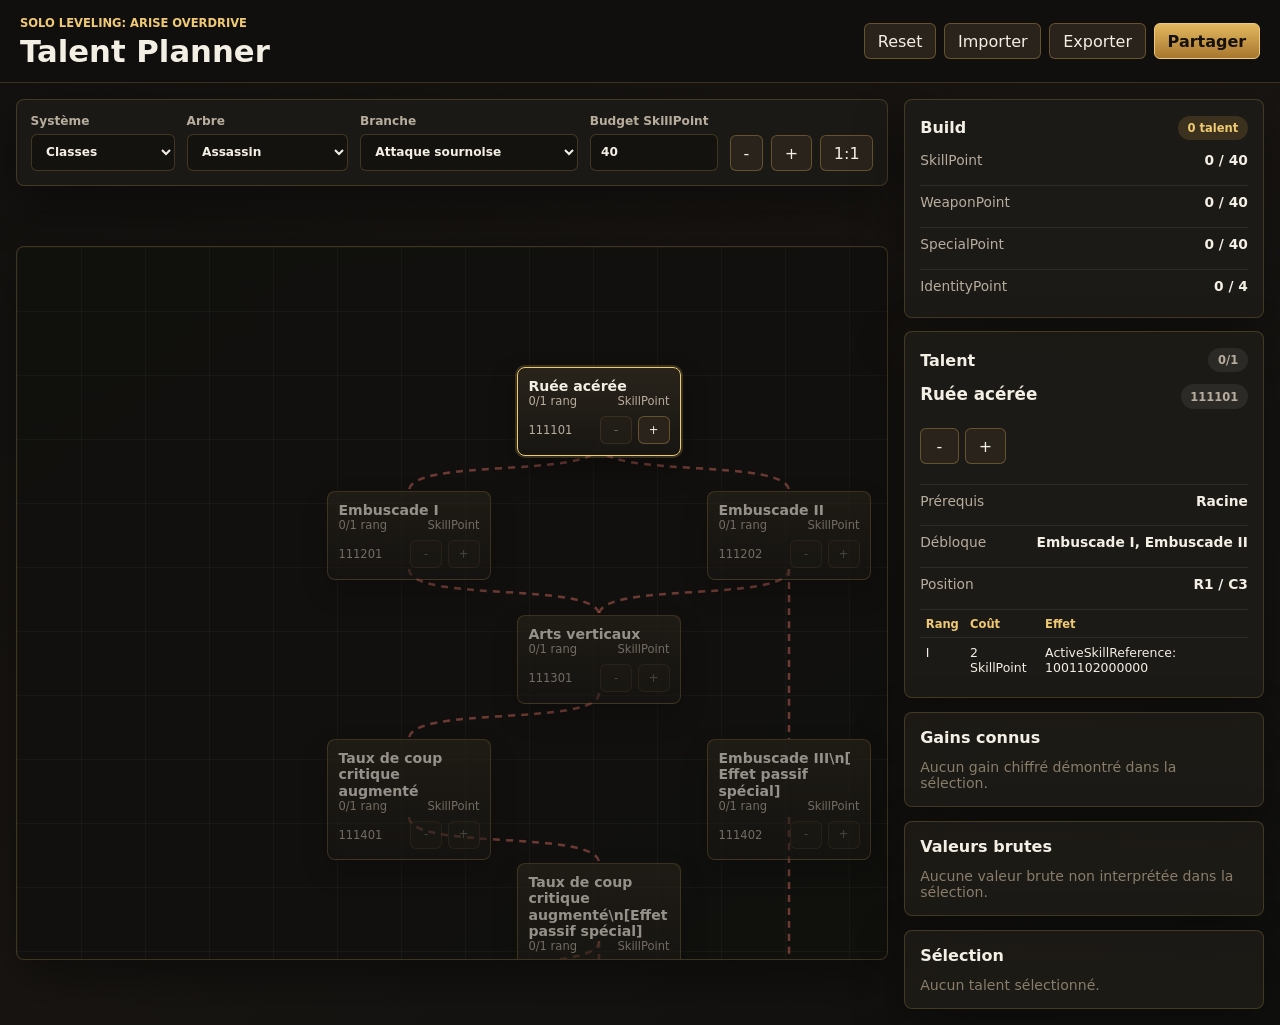
==== planner/index.html @ 07b2eea9 "feat: add static talent planner" ====
<!doctype html>
<html lang="fr">
  <head>
    <meta charset="utf-8">
    <meta name="viewport" content="width=device-width, initial-scale=1">
    <title>Solo Leveling: ARISE OVERDRIVE - Talent Planner</title>
    <link rel="stylesheet" href="styles.css">
  </head>
  <body>
    <div class="app-shell">
      <header class="topbar">
        <div class="brand-block">
          <span class="eyebrow">Solo Leveling: ARISE OVERDRIVE</span>
          <h1>Talent Planner</h1>
        </div>
        <div class="top-actions" aria-label="Actions du build">
          <button id="resetBuild" class="ghost-button" type="button" title="Réinitialiser le build">Reset</button>
          <button id="importBuild" class="ghost-button" type="button" title="Importer un build JSON">Importer</button>
          <button id="exportBuild" class="ghost-button" type="button" title="Exporter le build JSON">Exporter</button>
          <button id="shareBuild" class="primary-button" type="button" title="Copier un lien partageable">Partager</button>
          <input id="importFile" type="file" accept="application/json" hidden>
        </div>
      </header>

      <main class="workspace">
        <section class="tree-panel" aria-label="Arbre de talents">
          <div class="control-strip">
            <label>
              Système
              <select id="systemSelect"></select>
            </label>
            <label>
              Arbre
              <select id="sectionSelect"></select>
            </label>
            <label>
              Branche
              <select id="branchSelect"></select>
            </label>
            <label class="budget-control">
              Budget
              <input id="budgetInput" type="number" min="0" step="1">
            </label>
            <div class="zoom-controls" aria-label="Zoom">
              <button id="zoomOut" type="button" title="Réduire le zoom">-</button>
              <button id="zoomIn" type="button" title="Augmenter le zoom">+</button>
              <button id="zoomReset" type="button" title="Réinitialiser le zoom">1:1</button>
            </div>
          </div>

          <div id="notice" class="notice" role="status"></div>

          <div id="treeViewport" class="tree-viewport">
            <div id="treeCanvas" class="tree-canvas">
              <svg id="edgeLayer" class="edge-layer" aria-hidden="true"></svg>
              <div id="nodeLayer" class="node-layer"></div>
            </div>
          </div>
        </section>

        <aside class="side-panel" aria-label="Résumé du build">
          <section class="panel-block">
            <div class="block-title">
              <h2>Build</h2>
              <span id="buildCount" class="pill">0 talents</span>
            </div>
            <div id="budgetSummary" class="budget-summary"></div>
          </section>

          <section class="panel-block">
            <div class="block-title">
              <h2>Talent</h2>
              <span id="activeRank" class="pill muted">-</span>
            </div>
            <div id="nodeDetails" class="node-details"></div>
          </section>

          <section class="panel-block">
            <div class="block-title">
              <h2>Gains connus</h2>
            </div>
            <div id="knownGains" class="gain-list"></div>
          </section>

          <section class="panel-block">
            <div class="block-title">
              <h2>Valeurs brutes</h2>
            </div>
            <div id="rawEffects" class="gain-list compact"></div>
          </section>

          <section class="panel-block">
            <div class="block-title">
              <h2>Sélection</h2>
            </div>
            <div id="selectionList" class="selection-list"></div>
          </section>
        </aside>
      </main>
    </div>

    <script src="app.js"></script>
  </body>
</html>
---- planner/styles.css ----
:root {
  color-scheme: dark;
  --bg: #11100e;
  --panel: #1d1b17;
  --panel-2: #26221c;
  --line: #4d463a;
  --line-strong: #786b55;
  --text: #f4efe4;
  --muted: #b8ad9d;
  --soft: #897d6a;
  --gold: #d6a84f;
  --gold-2: #f0ca73;
  --cyan: #53b8c8;
  --red: #d96b5f;
  --green: #75bd83;
  --shadow: 0 18px 50px rgba(0, 0, 0, 0.38);
}

* {
  box-sizing: border-box;
}

html,
body {
  margin: 0;
  min-height: 100%;
  background: linear-gradient(145deg, #13110f 0%, #181512 50%, #10100f 100%);
  color: var(--text);
  font-family: Inter, ui-sans-serif, system-ui, -apple-system, BlinkMacSystemFont, "Segoe UI", sans-serif;
}

button,
select,
input {
  font: inherit;
}

button {
  cursor: pointer;
}

.app-shell {
  min-height: 100vh;
  display: flex;
  flex-direction: column;
}

.topbar {
  display: flex;
  align-items: center;
  justify-content: space-between;
  gap: 1rem;
  padding: 1rem 1.25rem;
  border-bottom: 1px solid rgba(214, 168, 79, 0.22);
  background: rgba(17, 16, 14, 0.92);
  backdrop-filter: blur(14px);
  position: sticky;
  top: 0;
  z-index: 20;
}

.brand-block h1 {
  margin: 0;
  font-size: clamp(1.25rem, 2.4vw, 2rem);
  line-height: 1;
}

.eyebrow {
  display: block;
  color: var(--gold-2);
  font-size: 0.72rem;
  font-weight: 700;
  letter-spacing: 0;
  text-transform: uppercase;
  margin-bottom: 0.35rem;
}

.top-actions,
.zoom-controls {
  display: flex;
  align-items: center;
  gap: 0.5rem;
  flex-wrap: wrap;
}

.primary-button,
.ghost-button,
.zoom-controls button,
.node-action,
.rank-button {
  min-height: 2.25rem;
  border-radius: 6px;
  border: 1px solid rgba(214, 168, 79, 0.35);
  background: #29231b;
  color: var(--text);
  padding: 0 0.8rem;
  transition: background 0.15s ease, border-color 0.15s ease, transform 0.15s ease;
}

.primary-button {
  background: linear-gradient(180deg, #e3b85f, #a8772f);
  border-color: #f0ca73;
  color: #15110c;
  font-weight: 800;
}

.ghost-button:hover,
.zoom-controls button:hover,
.node-action:hover,
.rank-button:hover {
  background: #3a3023;
  border-color: var(--gold-2);
}

.primary-button:hover {
  transform: translateY(-1px);
}

.workspace {
  display: grid;
  grid-template-columns: minmax(0, 1fr) 360px;
  gap: 1rem;
  padding: 1rem;
  min-height: 0;
}

.tree-panel,
.side-panel {
  min-width: 0;
}

.control-strip {
  display: grid;
  grid-template-columns: minmax(9rem, 0.85fr) minmax(10rem, 1fr) minmax(12rem, 1.35fr) minmax(8rem, 0.7fr) auto;
  gap: 0.75rem;
  align-items: end;
  padding: 0.85rem;
  background: rgba(29, 27, 23, 0.92);
  border: 1px solid rgba(214, 168, 79, 0.22);
  border-radius: 8px;
  box-shadow: var(--shadow);
}

label {
  display: grid;
  gap: 0.35rem;
  color: var(--muted);
  font-size: 0.76rem;
  font-weight: 700;
}

select,
input {
  width: 100%;
  min-height: 2.35rem;
  border: 1px solid rgba(214, 168, 79, 0.24);
  border-radius: 6px;
  background: #14120f;
  color: var(--text);
  padding: 0 0.65rem;
}

.budget-control {
  min-width: 7rem;
}

.notice {
  min-height: 2.25rem;
  display: flex;
  align-items: center;
  margin: 0.75rem 0;
  padding: 0 0.85rem;
  border-radius: 6px;
  border: 1px solid rgba(83, 184, 200, 0.28);
  background: rgba(83, 184, 200, 0.08);
  color: #c9f4f9;
  font-size: 0.9rem;
}

.notice[data-tone="error"] {
  border-color: rgba(217, 107, 95, 0.42);
  background: rgba(217, 107, 95, 0.12);
  color: #ffd2cd;
}

.notice:empty {
  visibility: hidden;
}

.tree-viewport {
  height: calc(100vh - 11.6rem);
  min-height: 34rem;
  overflow: auto;
  border: 1px solid rgba(214, 168, 79, 0.24);
  border-radius: 8px;
  background:
    linear-gradient(rgba(255, 255, 255, 0.028) 1px, transparent 1px),
    linear-gradient(90deg, rgba(255, 255, 255, 0.028) 1px, transparent 1px),
    rgba(17, 16, 14, 0.82);
  background-size: 64px 64px;
  box-shadow: var(--shadow);
}

.tree-canvas {
  position: relative;
  transform-origin: top left;
  min-width: 100%;
  min-height: 100%;
}

.edge-layer,
.node-layer {
  position: absolute;
  inset: 0;
}

.edge-layer {
  pointer-events: none;
  overflow: visible;
}

.edge-path {
  fill: none;
  stroke: rgba(136, 125, 106, 0.72);
  stroke-width: 2.5;
}

.edge-path.available {
  stroke: rgba(214, 168, 79, 0.82);
}

.edge-path.selected {
  stroke: var(--cyan);
  stroke-width: 3.4;
}

.edge-path.blocked {
  stroke: rgba(217, 107, 95, 0.46);
  stroke-dasharray: 7 6;
}

.node-card {
  position: absolute;
  width: 164px;
  min-height: 78px;
  display: grid;
  grid-template-rows: 1fr auto;
  gap: 0.5rem;
  padding: 0.65rem;
  border: 1px solid rgba(214, 168, 79, 0.34);
  border-radius: 8px;
  background: linear-gradient(180deg, rgba(42, 36, 27, 0.98), rgba(24, 22, 19, 0.98));
  box-shadow: 0 12px 28px rgba(0, 0, 0, 0.32);
  color: var(--text);
}

.node-card.active {
  border-color: var(--gold-2);
  outline: 2px solid rgba(240, 202, 115, 0.18);
}

.node-card.selected {
  border-color: var(--cyan);
  background: linear-gradient(180deg, rgba(31, 61, 62, 0.98), rgba(23, 29, 27, 0.98));
}

.node-card.locked {
  opacity: 0.58;
}

.node-card.invalid {
  border-color: var(--red);
}

.node-name {
  font-weight: 800;
  font-size: 0.88rem;
  line-height: 1.16;
  overflow-wrap: anywhere;
}

.node-meta {
  display: flex;
  align-items: center;
  justify-content: space-between;
  gap: 0.4rem;
  color: var(--muted);
  font-size: 0.72rem;
}

.node-buttons {
  display: flex;
  gap: 0.35rem;
}

.node-action {
  width: 2rem;
  min-height: 1.75rem;
  padding: 0;
  line-height: 1;
}

.node-action:disabled {
  cursor: not-allowed;
  opacity: 0.38;
}

.side-panel {
  display: grid;
  gap: 0.85rem;
  align-content: start;
}

.panel-block {
  background: rgba(29, 27, 23, 0.94);
  border: 1px solid rgba(214, 168, 79, 0.22);
  border-radius: 8px;
  padding: 0.95rem;
  box-shadow: var(--shadow);
}

.block-title {
  display: flex;
  align-items: center;
  justify-content: space-between;
  gap: 0.75rem;
  margin-bottom: 0.75rem;
}

.block-title h2 {
  margin: 0;
  font-size: 1rem;
}

.pill {
  display: inline-flex;
  align-items: center;
  min-height: 1.55rem;
  border-radius: 999px;
  padding: 0 0.6rem;
  background: rgba(214, 168, 79, 0.16);
  color: var(--gold-2);
  font-size: 0.72rem;
  font-weight: 800;
  white-space: nowrap;
}

.pill.muted {
  background: rgba(255, 255, 255, 0.07);
  color: var(--muted);
}

.budget-summary,
.node-details,
.gain-list,
.selection-list {
  display: grid;
  gap: 0.55rem;
}

.metric-row,
.selection-row,
.effect-row {
  display: flex;
  justify-content: space-between;
  gap: 0.75rem;
  padding: 0.5rem 0;
  border-top: 1px solid rgba(255, 255, 255, 0.08);
  color: var(--muted);
  font-size: 0.86rem;
}

button.selection-row {
  width: 100%;
  border-right: 0;
  border-bottom: 0;
  border-left: 0;
  background: transparent;
  text-align: left;
}

button.selection-row:hover {
  color: var(--text);
}

.metric-row:first-child,
.selection-row:first-child,
.effect-row:first-child {
  border-top: 0;
  padding-top: 0;
}

.metric-row strong,
.selection-row strong,
.effect-row strong {
  color: var(--text);
}

.metric-row.over {
  color: #ffd2cd;
}

.metric-row.over strong {
  color: var(--red);
}

.detail-title {
  display: flex;
  align-items: flex-start;
  justify-content: space-between;
  gap: 0.75rem;
}

.detail-title h3 {
  margin: 0;
  font-size: 1.05rem;
  line-height: 1.2;
}

.rank-actions {
  display: flex;
  gap: 0.4rem;
  margin: 0.65rem 0;
}

.rank-button {
  min-width: 2.4rem;
}

.mini-table {
  width: 100%;
  border-collapse: collapse;
  font-size: 0.78rem;
}

.mini-table th,
.mini-table td {
  text-align: left;
  padding: 0.42rem 0.35rem;
  border-top: 1px solid rgba(255, 255, 255, 0.08);
  vertical-align: top;
}

.mini-table th {
  color: var(--gold-2);
  font-size: 0.72rem;
}

.empty-state {
  color: var(--soft);
  font-size: 0.88rem;
}

.compact .effect-row {
  display: grid;
  gap: 0.15rem;
}

@media (max-width: 1120px) {
  .workspace {
    grid-template-columns: 1fr;
  }

  .side-panel {
    grid-template-columns: repeat(2, minmax(0, 1fr));
  }

  .tree-viewport {
    height: 42rem;
  }
}

@media (max-width: 760px) {
  .topbar,
  .workspace {
    padding: 0.75rem;
  }

  .topbar {
    align-items: flex-start;
    flex-direction: column;
  }

  .control-strip,
  .side-panel {
    grid-template-columns: 1fr;
  }

  .tree-viewport {
    min-height: 28rem;
    height: 70vh;
  }
}
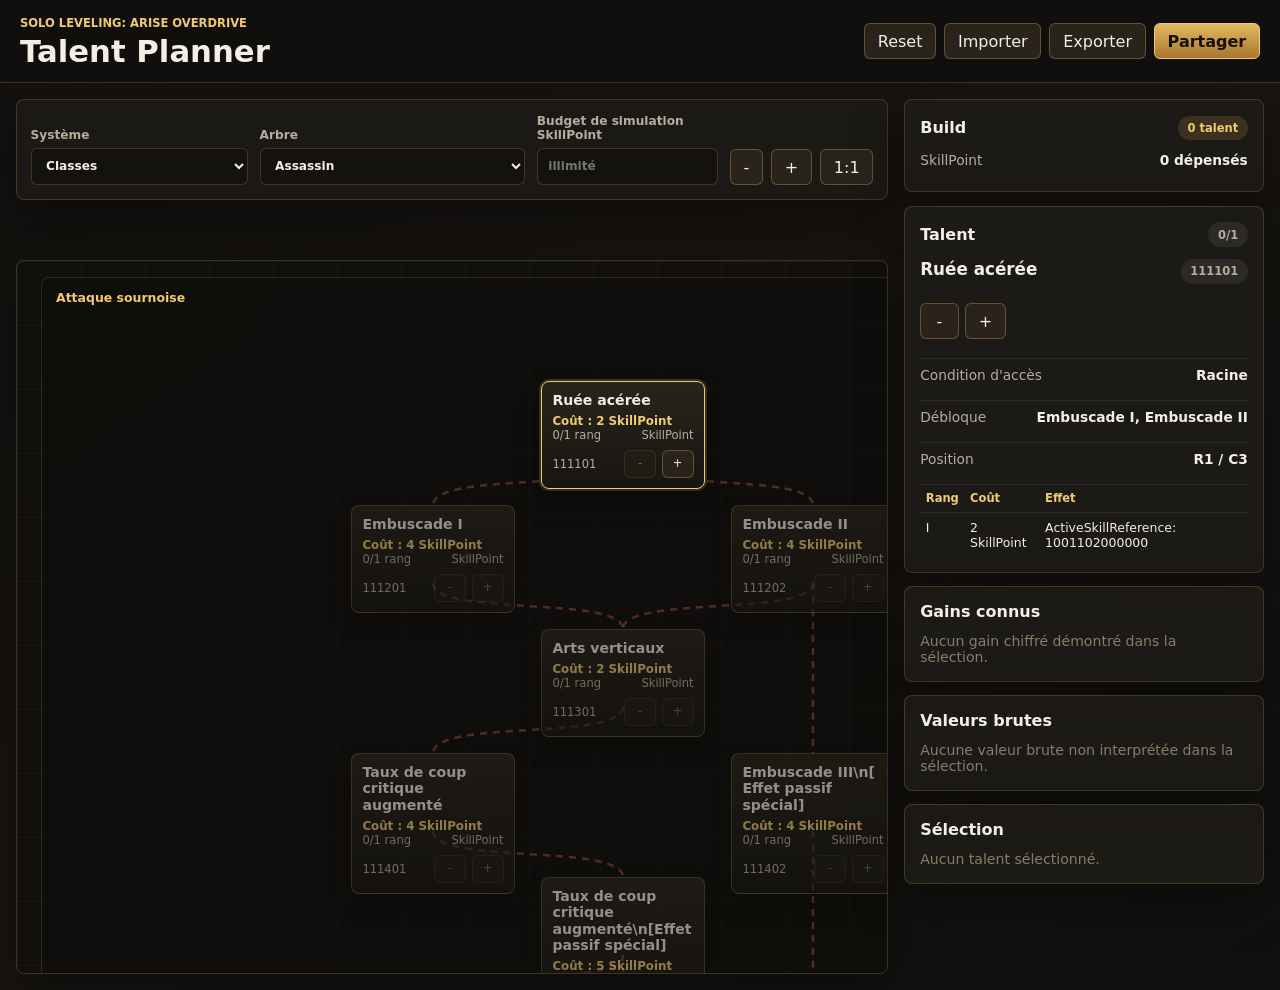
==== commit a7b18b75: "fix: align planner behavior with talent tree semantics" ====
--- a/planner/index.html
+++ b/planner/index.html
@@ -32,10 +32,6 @@
             <label>
               Arbre
               <select id="sectionSelect"></select>
-            </label>
-            <label>
-              Branche
-              <select id="branchSelect"></select>
             </label>
             <label class="budget-control">
               Budget
--- a/planner/styles.css
+++ b/planner/styles.css
@@ -131,7 +131,7 @@
 
 .control-strip {
   display: grid;
-  grid-template-columns: minmax(9rem, 0.85fr) minmax(10rem, 1fr) minmax(12rem, 1.35fr) minmax(8rem, 0.7fr) auto;
+  grid-template-columns: minmax(9rem, 0.9fr) minmax(11rem, 1.1fr) minmax(10rem, 0.75fr) auto;
   gap: 0.75rem;
   align-items: end;
   padding: 0.85rem;
@@ -239,6 +239,29 @@
   stroke-dasharray: 7 6;
 }
 
+.branch-band {
+  position: absolute;
+  top: 16px;
+  height: calc(100% - 32px);
+  border: 1px solid rgba(214, 168, 79, 0.16);
+  border-radius: 8px;
+  background: rgba(12, 11, 10, 0.28);
+  pointer-events: none;
+}
+
+.branch-title {
+  position: absolute;
+  left: 14px;
+  top: 12px;
+  right: 14px;
+  color: var(--gold-2);
+  font-size: 0.78rem;
+  font-weight: 900;
+  overflow: hidden;
+  text-overflow: ellipsis;
+  white-space: nowrap;
+}
+
 .node-card {
   position: absolute;
   width: 164px;
@@ -286,6 +309,13 @@
   gap: 0.4rem;
   color: var(--muted);
   font-size: 0.72rem;
+}
+
+.node-cost {
+  margin-top: 0.35rem;
+  color: var(--gold-2);
+  font-size: 0.74rem;
+  font-weight: 800;
 }
 
 .node-buttons {
@@ -456,6 +486,35 @@
   gap: 0.15rem;
 }
 
+.effect-group {
+  display: grid;
+  gap: 0.35rem;
+  padding: 0.55rem 0;
+  border-top: 1px solid rgba(255, 255, 255, 0.08);
+}
+
+.effect-group:first-child {
+  border-top: 0;
+  padding-top: 0;
+}
+
+.effect-group h3 {
+  margin: 0;
+  font-size: 0.9rem;
+}
+
+.effect-group ul {
+  margin: 0;
+  padding-left: 1.1rem;
+  color: var(--muted);
+  font-size: 0.82rem;
+}
+
+.effect-group .formula-note {
+  color: var(--soft);
+  font-size: 0.78rem;
+}
+
 @media (max-width: 1120px) {
   .workspace {
     grid-template-columns: 1fr;
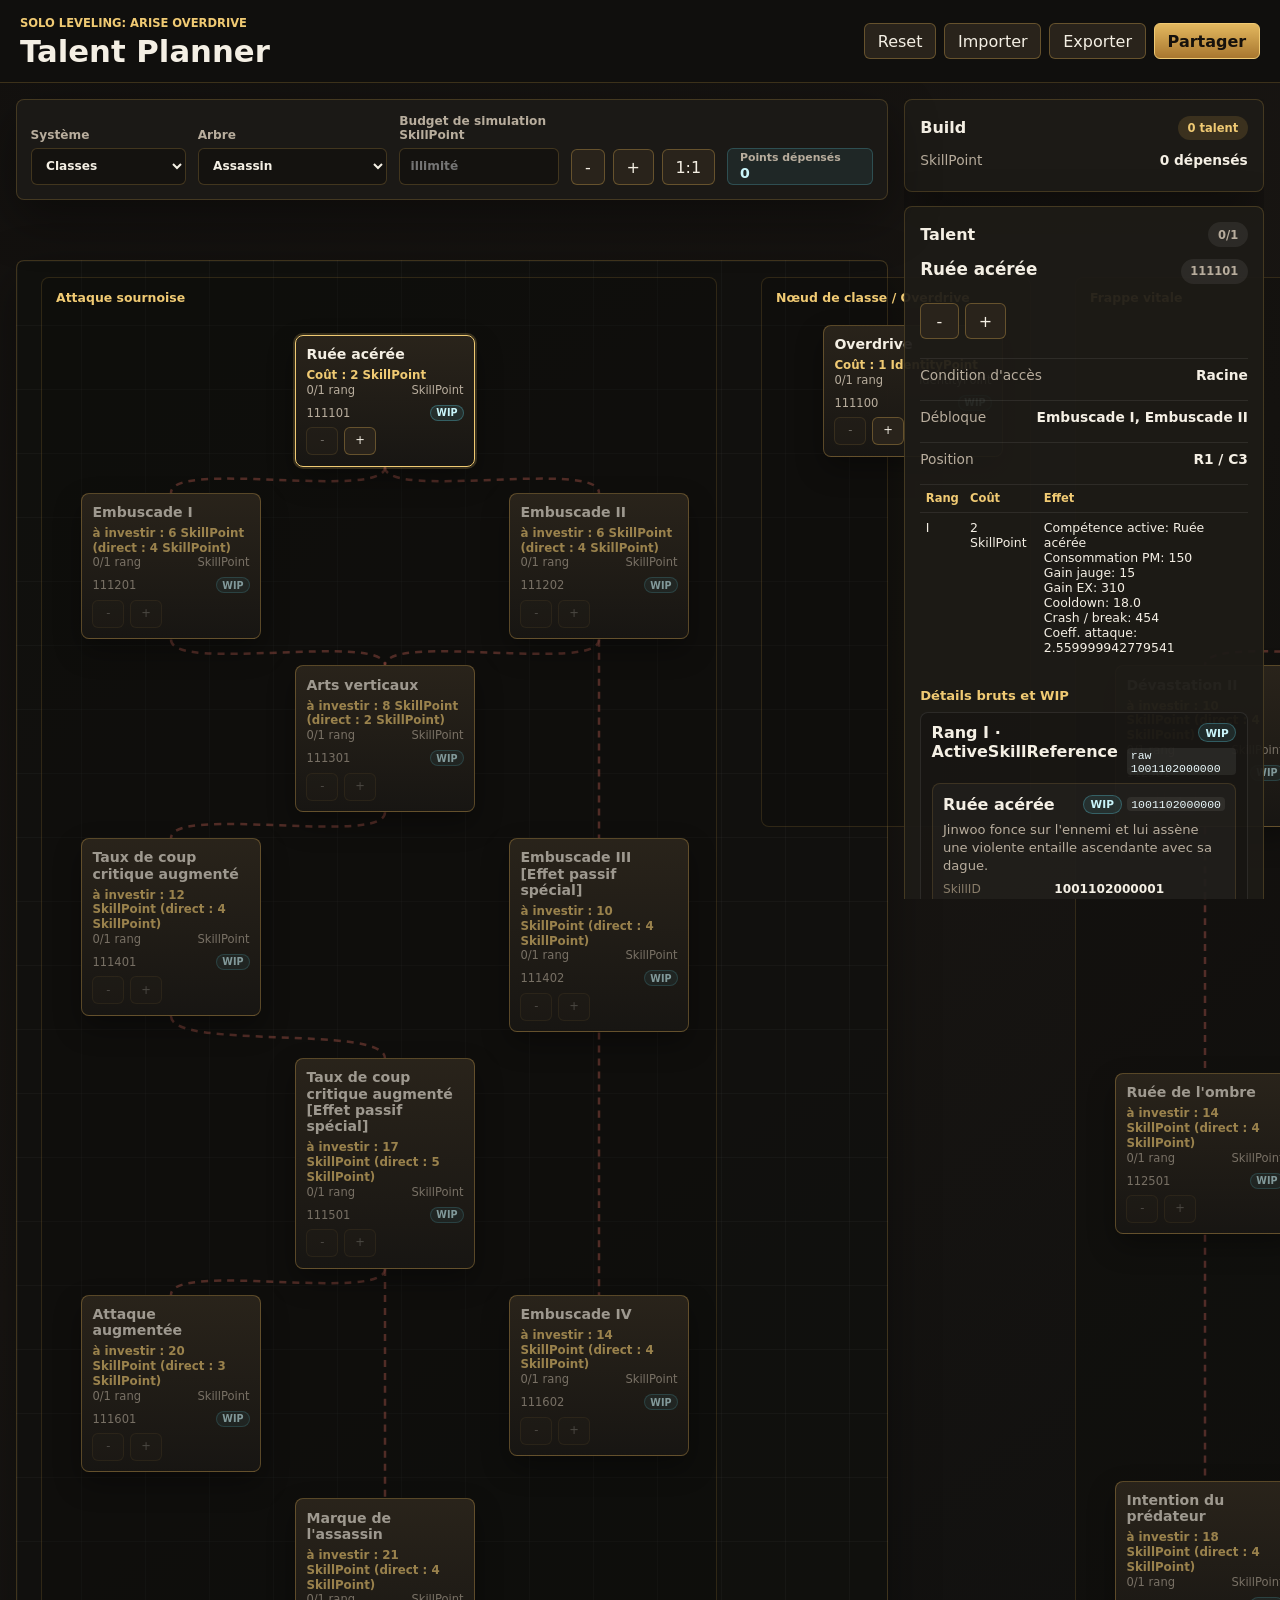
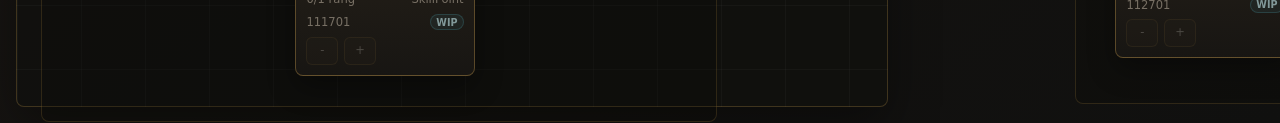
==== commit 3e9e4066: "Keep planner controls and spent points visible" ====
--- a/planner/index.html
+++ b/planner/index.html
@@ -41,6 +41,10 @@
               <button id="zoomOut" type="button" title="Réduire le zoom">-</button>
               <button id="zoomIn" type="button" title="Augmenter le zoom">+</button>
               <button id="zoomReset" type="button" title="Réinitialiser le zoom">1:1</button>
+            </div>
+            <div id="topSpentSummary" class="spent-summary" aria-live="polite">
+              <span>Points dépensés</span>
+              <strong>0</strong>
             </div>
           </div>
 
--- a/planner/styles.css
+++ b/planner/styles.css
@@ -124,21 +124,29 @@
   min-height: 0;
 }
 
-.tree-panel,
+.tree-panel {
+  min-width: 0;
+  min-height: 0;
+}
+
 .side-panel {
   min-width: 0;
 }
 
 .control-strip {
   display: grid;
-  grid-template-columns: minmax(9rem, 0.9fr) minmax(11rem, 1.1fr) minmax(10rem, 0.75fr) auto;
+  grid-template-columns: minmax(9rem, 0.9fr) minmax(11rem, 1.1fr) minmax(10rem, 0.75fr) auto minmax(9rem, 0.85fr);
   gap: 0.75rem;
   align-items: end;
   padding: 0.85rem;
   background: rgba(29, 27, 23, 0.92);
+  backdrop-filter: blur(14px);
   border: 1px solid rgba(214, 168, 79, 0.22);
   border-radius: 8px;
   box-shadow: var(--shadow);
+  position: sticky;
+  top: 5rem;
+  z-index: 18;
 }
 
 label {
@@ -164,6 +172,30 @@
   min-width: 7rem;
 }
 
+.spent-summary {
+  min-height: 2.35rem;
+  display: grid;
+  align-content: center;
+  gap: 0.12rem;
+  padding: 0 0.75rem;
+  border: 1px solid rgba(83, 184, 200, 0.28);
+  border-radius: 6px;
+  background: rgba(83, 184, 200, 0.09);
+}
+
+.spent-summary span {
+  color: var(--muted);
+  font-size: 0.68rem;
+  font-weight: 800;
+}
+
+.spent-summary strong {
+  color: #c9f4f9;
+  font-size: 0.88rem;
+  line-height: 1.1;
+  overflow-wrap: anywhere;
+}
+
 .notice {
   min-height: 2.25rem;
   display: flex;
@@ -188,9 +220,8 @@
 }
 
 .tree-viewport {
-  height: calc(100vh - 11.6rem);
   min-height: 34rem;
-  overflow: auto;
+  overflow: visible;
   border: 1px solid rgba(214, 168, 79, 0.24);
   border-radius: 8px;
   background:
@@ -264,8 +295,8 @@
 
 .node-card {
   position: absolute;
-  width: 164px;
-  min-height: 78px;
+  width: clamp(180px, 13vw, 224px);
+  min-height: 90px;
   display: grid;
   grid-template-rows: 1fr auto;
   gap: 0.5rem;
@@ -277,6 +308,43 @@
   color: var(--text);
 }
 
+.node-card::after {
+  content: attr(data-tooltip);
+  position: absolute;
+  left: calc(100% + 0.65rem);
+  top: 0;
+  width: min(25rem, 72vw);
+  padding: 0.7rem 0.8rem;
+  border: 1px solid rgba(83, 184, 200, 0.42);
+  border-radius: 8px;
+  background: rgba(12, 15, 16, 0.98);
+  box-shadow: var(--shadow);
+  color: var(--text);
+  font-size: 0.76rem;
+  line-height: 1.35;
+  white-space: pre-line;
+  opacity: 0;
+  pointer-events: none;
+  transform: translateY(-0.25rem);
+  transition: opacity 0.12s ease, transform 0.12s ease;
+  z-index: 30;
+}
+
+.node-card:hover::after,
+.node-card:focus-within::after {
+  opacity: 1;
+  transform: translateY(0);
+}
+
+.node-card:hover,
+.node-card:focus-within {
+  z-index: 40;
+}
+
+.node-card.measure {
+  visibility: hidden;
+}
+
 .node-card.active {
   border-color: var(--gold-2);
   outline: 2px solid rgba(240, 202, 115, 0.18);
@@ -288,6 +356,10 @@
 }
 
 .node-card.locked {
+  opacity: 1;
+}
+
+.node-card.locked > div {
   opacity: 0.58;
 }
 
@@ -309,6 +381,28 @@
   gap: 0.4rem;
   color: var(--muted);
   font-size: 0.72rem;
+  flex-wrap: wrap;
+}
+
+.wip-mini,
+.wip-badge {
+  display: inline-flex;
+  align-items: center;
+  min-height: 1.2rem;
+  border: 1px solid rgba(83, 184, 200, 0.36);
+  border-radius: 999px;
+  padding: 0 0.42rem;
+  background: rgba(83, 184, 200, 0.12);
+  color: #c9f4f9;
+  font-size: 0.66rem;
+  font-weight: 900;
+  white-space: nowrap;
+}
+
+.wip-mini {
+  min-height: 1rem;
+  padding: 0 0.32rem;
+  font-size: 0.6rem;
 }
 
 .node-cost {
@@ -316,6 +410,8 @@
   color: var(--gold-2);
   font-size: 0.74rem;
   font-weight: 800;
+  line-height: 1.25;
+  overflow-wrap: anywhere;
 }
 
 .node-buttons {
@@ -339,6 +435,17 @@
   display: grid;
   gap: 0.85rem;
   align-content: start;
+  position: sticky;
+  top: 5.25rem;
+  max-height: calc(100vh - 6.25rem);
+  overflow: auto;
+  scrollbar-width: none;
+  overscroll-behavior: contain;
+}
+
+.side-panel::-webkit-scrollbar {
+  width: 0;
+  height: 0;
 }
 
 .panel-block {
@@ -476,9 +583,148 @@
   font-size: 0.72rem;
 }
 
+.mini-table td {
+  overflow-wrap: anywhere;
+  white-space: pre-line;
+}
+
 .empty-state {
   color: var(--soft);
   font-size: 0.88rem;
+}
+
+.muted-text {
+  color: var(--soft);
+}
+
+.effect-detail-list {
+  display: grid;
+  gap: 0.55rem;
+  margin-top: 0.85rem;
+}
+
+.effect-detail-list h4 {
+  margin: 0.25rem 0 0;
+  color: var(--gold-2);
+  font-size: 0.82rem;
+}
+
+.effect-card,
+.effect-detail {
+  display: grid;
+  gap: 0.48rem;
+  border: 1px solid rgba(255, 255, 255, 0.09);
+  border-radius: 8px;
+  background: rgba(12, 11, 10, 0.22);
+  padding: 0.65rem;
+}
+
+.effect-detail {
+  border-color: rgba(214, 168, 79, 0.16);
+  background: rgba(255, 255, 255, 0.035);
+}
+
+.effect-detail.nested-1,
+.effect-detail.nested-2,
+.effect-detail.nested-3 {
+  margin-left: 0.5rem;
+  border-left: 2px solid rgba(83, 184, 200, 0.38);
+}
+
+.effect-detail-title {
+  display: flex;
+  align-items: flex-start;
+  justify-content: space-between;
+  gap: 0.55rem;
+}
+
+.effect-detail-title strong {
+  color: var(--text);
+  line-height: 1.2;
+}
+
+.effect-detail-title span {
+  display: inline-flex;
+  align-items: center;
+  justify-content: flex-end;
+  gap: 0.35rem;
+  flex-wrap: wrap;
+}
+
+.effect-detail p {
+  margin: 0;
+  color: var(--muted);
+  font-size: 0.82rem;
+  line-height: 1.35;
+}
+
+.raw-grid {
+  display: grid;
+  grid-template-columns: minmax(5.5rem, 0.75fr) minmax(0, 1.25fr);
+  gap: 0.28rem 0.55rem;
+  font-size: 0.76rem;
+}
+
+.raw-grid span {
+  color: var(--soft);
+}
+
+.raw-grid strong {
+  color: var(--text);
+  overflow-wrap: anywhere;
+}
+
+.stat-list {
+  display: grid;
+  gap: 0.28rem;
+  margin: 0;
+  padding: 0;
+  list-style: none;
+}
+
+.stat-list li {
+  display: grid;
+  grid-template-columns: minmax(5.5rem, 1fr) auto auto;
+  gap: 0.35rem;
+  align-items: center;
+  color: var(--muted);
+  font-size: 0.78rem;
+}
+
+.stat-list li strong {
+  color: var(--text);
+}
+
+.stat-list li small {
+  grid-column: 1 / -1;
+  color: var(--soft);
+  font-size: 0.68rem;
+}
+
+.trigger-box {
+  display: grid;
+  gap: 0.28rem;
+  padding: 0.55rem;
+  border-radius: 6px;
+  background: rgba(83, 184, 200, 0.08);
+  color: var(--muted);
+  font-size: 0.76rem;
+}
+
+.trigger-box strong {
+  display: flex;
+  align-items: center;
+  gap: 0.35rem;
+  color: #c9f4f9;
+}
+
+code {
+  border-radius: 4px;
+  padding: 0.05rem 0.25rem;
+  background: rgba(255, 255, 255, 0.07);
+  color: #e9f8fb;
+  font-family: ui-monospace, SFMono-Regular, Menlo, Consolas, monospace;
+  font-size: 0.72rem;
 }
 
 .compact .effect-row {
@@ -522,10 +768,13 @@
 
   .side-panel {
     grid-template-columns: repeat(2, minmax(0, 1fr));
+    position: static;
+    max-height: none;
+    overflow: visible;
   }
 
   .tree-viewport {
-    height: 42rem;
+    min-height: 34rem;
   }
 }
 
@@ -545,8 +794,11 @@
     grid-template-columns: 1fr;
   }
 
+  .control-strip {
+    position: static;
+  }
+
   .tree-viewport {
     min-height: 28rem;
-    height: 70vh;
   }
 }
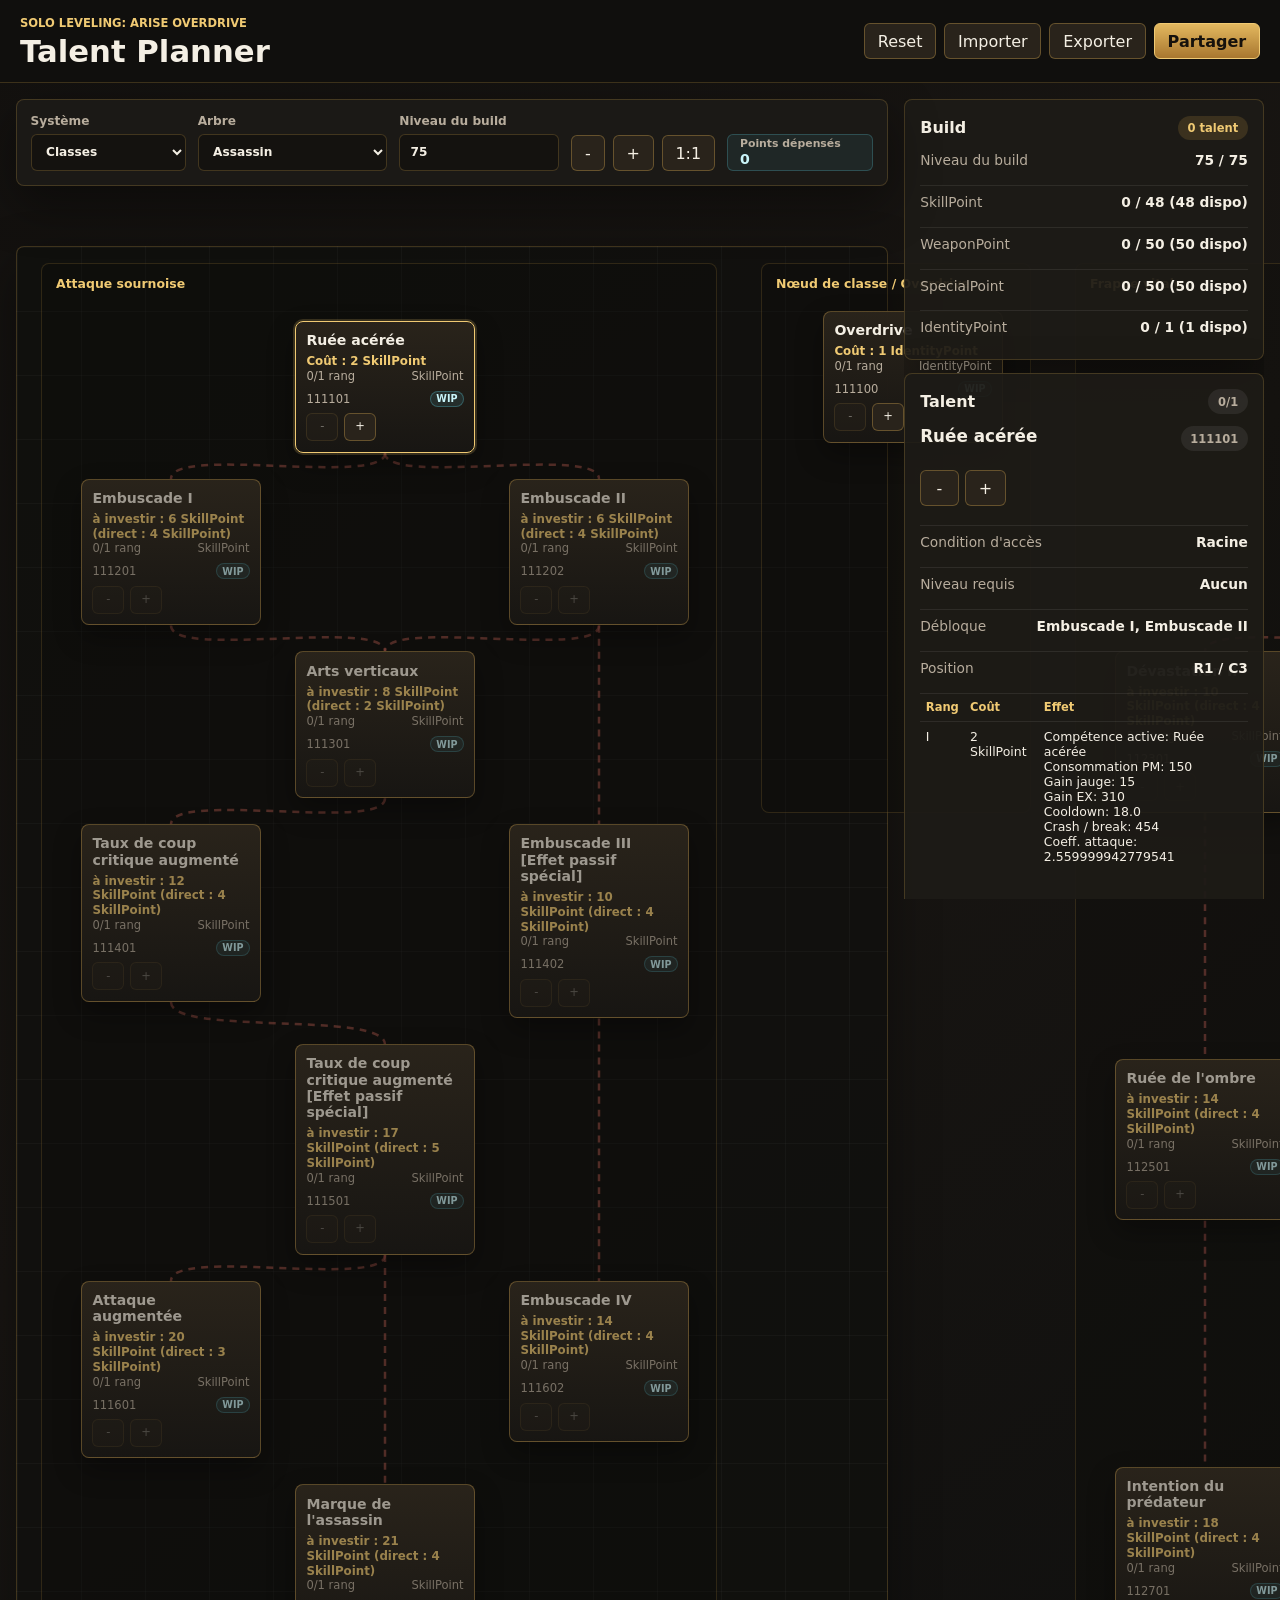
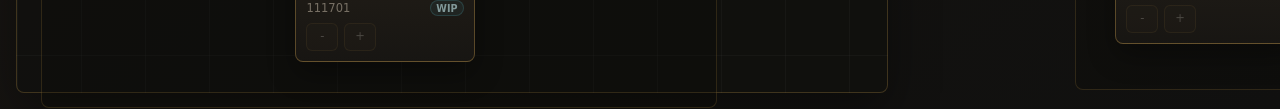
==== commit b8299978: "Add level-gated planner budgets" ====
--- a/planner/index.html
+++ b/planner/index.html
@@ -33,8 +33,8 @@
               Arbre
               <select id="sectionSelect"></select>
             </label>
-            <label class="budget-control">
-              Budget
+            <label class="level-control">
+              Niveau
               <input id="budgetInput" type="number" min="0" step="1">
             </label>
             <div class="zoom-controls" aria-label="Zoom">
--- a/planner/styles.css
+++ b/planner/styles.css
@@ -168,7 +168,8 @@
   padding: 0 0.65rem;
 }
 
-.budget-control {
+.budget-control,
+.level-control {
   min-width: 7rem;
 }
 
@@ -363,6 +364,19 @@
   opacity: 0.58;
 }
 
+.node-card.level-locked {
+  border-color: rgba(217, 107, 95, 0.5);
+}
+
+.node-card.level-locked .node-cost,
+.node-card.overdrive-locked .node-cost {
+  color: #ffd2cd;
+}
+
+.node-card.overdrive-locked {
+  border-color: rgba(83, 184, 200, 0.44);
+}
+
 .node-card.invalid {
   border-color: var(--red);
 }
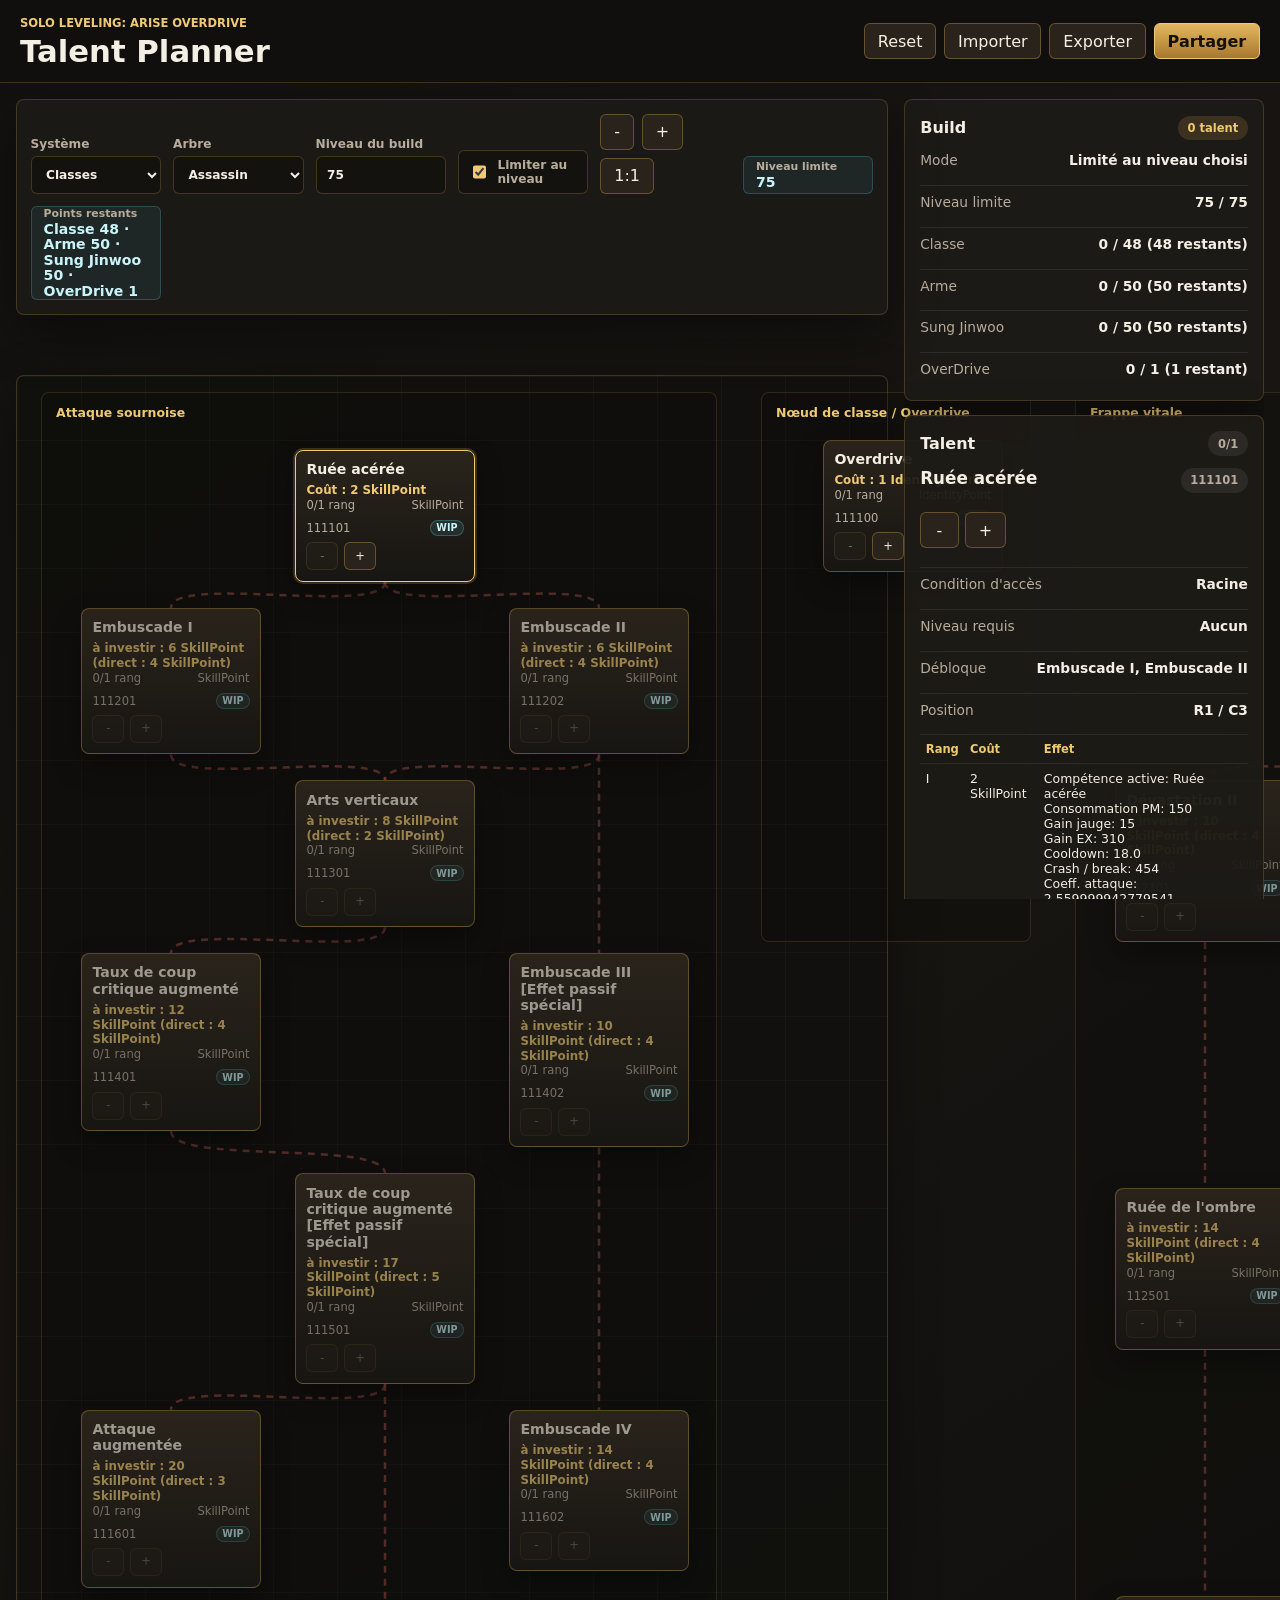
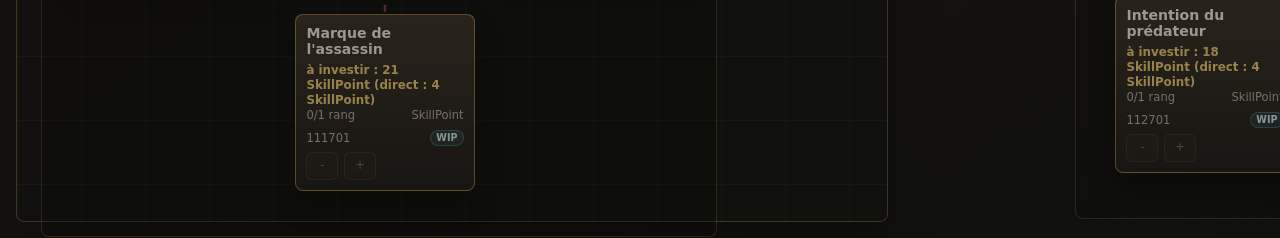
==== commit dec671c8: "Add level limit budget mode" ====
--- a/planner/index.html
+++ b/planner/index.html
@@ -37,13 +37,21 @@
               Niveau
               <input id="budgetInput" type="number" min="0" step="1">
             </label>
+            <label class="limit-toggle">
+              <input id="levelLimitToggle" type="checkbox" checked>
+              <span>Limiter au niveau</span>
+            </label>
             <div class="zoom-controls" aria-label="Zoom">
               <button id="zoomOut" type="button" title="Réduire le zoom">-</button>
               <button id="zoomIn" type="button" title="Augmenter le zoom">+</button>
               <button id="zoomReset" type="button" title="Réinitialiser le zoom">1:1</button>
             </div>
+            <div id="topLevelSummary" class="spent-summary" aria-live="polite">
+              <span>Niveau limite</span>
+              <strong>75</strong>
+            </div>
             <div id="topSpentSummary" class="spent-summary" aria-live="polite">
-              <span>Points dépensés</span>
+              <span>Points restants</span>
               <strong>0</strong>
             </div>
           </div>
--- a/planner/styles.css
+++ b/planner/styles.css
@@ -135,7 +135,7 @@
 
 .control-strip {
   display: grid;
-  grid-template-columns: minmax(9rem, 0.9fr) minmax(11rem, 1.1fr) minmax(10rem, 0.75fr) auto minmax(9rem, 0.85fr);
+  grid-template-columns: repeat(auto-fit, minmax(8rem, 1fr));
   gap: 0.75rem;
   align-items: end;
   padding: 0.85rem;
@@ -173,6 +173,36 @@
   min-width: 7rem;
 }
 
+.limit-toggle {
+  min-height: 2.35rem;
+  display: flex;
+  align-items: center;
+  gap: 0.5rem;
+  padding: 0.45rem 0.65rem;
+  border: 1px solid rgba(214, 168, 79, 0.24);
+  border-radius: 6px;
+  background: #14120f;
+  color: var(--text);
+  cursor: pointer;
+}
+
+.limit-toggle input {
+  width: 1rem;
+  min-height: 1rem;
+  accent-color: var(--gold-2);
+}
+
+.limit-toggle span {
+  color: var(--muted);
+  font-size: 0.76rem;
+  font-weight: 800;
+}
+
+input:disabled {
+  opacity: 0.58;
+  cursor: not-allowed;
+}
+
 .spent-summary {
   min-height: 2.35rem;
   display: grid;
